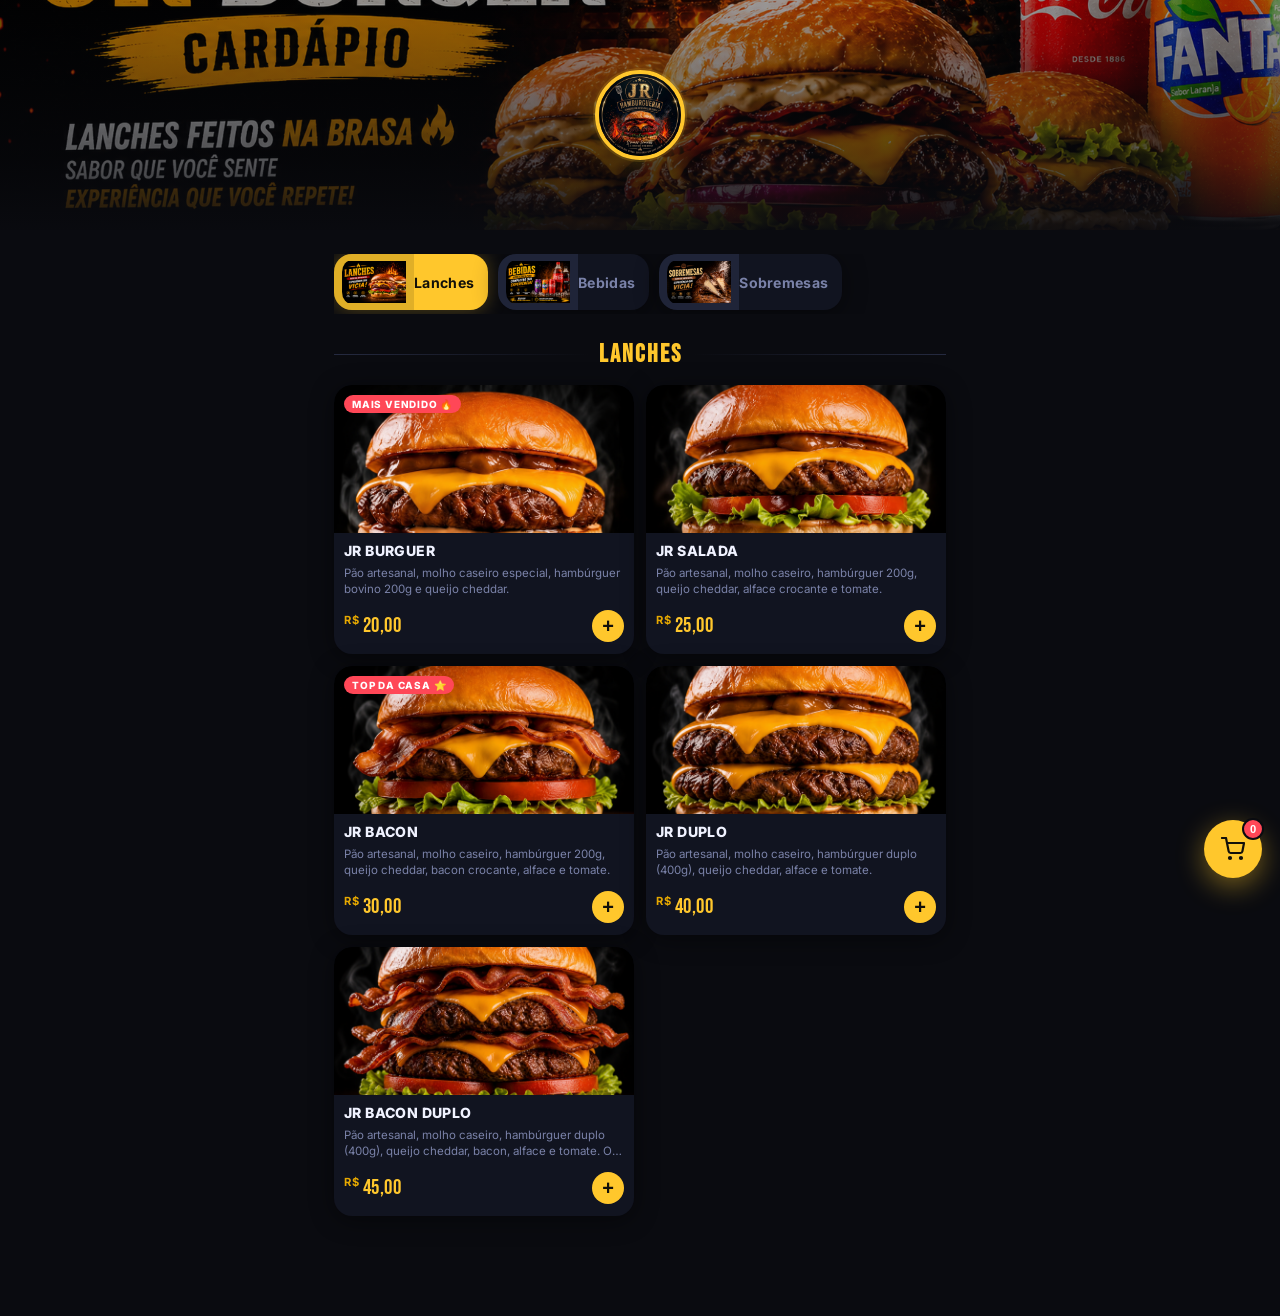
==== index.html @ 897ff6b5 "Add files via upload" ====
<!DOCTYPE html>
<html lang="pt-BR">
<head>
  <meta charset="UTF-8" />
  <meta name="viewport" content="width=device-width, initial-scale=1.0" />
  <title>JR Burguer — Cardápio</title>
  <link rel="stylesheet" href="style.css" />
  <link href="https://fonts.googleapis.com/css2?family=Bebas+Neue&family=Inter:wght@400;500;600;700;800;900&display=swap" rel="stylesheet" />
</head>
<body>

  <!-- ===== HERO / CAPA ===== -->
  <section class="hero">
    <img id="bannerImage" class="hero__bg" alt="Banner JR Burguer" />
    <div class="hero__overlay"></div>
    <div class="hero__profile">
      <img id="profileLogo" class="hero__logo" alt="Logo JR Burguer" />
    </div>
  </section>

  <!-- ===== APP SHELL ===== -->
  <main class="app">

    <!-- CATEGORIAS -->
    <nav class="cats" aria-label="Categorias">
      <button class="cat-btn active" data-category="burgers">
        <img src="categorias%20hamburgueres.png" alt="" />
        <span>Lanches</span>
      </button>
      <button class="cat-btn" data-category="drinks">
        <img src="categoria%20bebidas.png" alt="" />
        <span>Bebidas</span>
      </button>
      <button class="cat-btn" data-category="desserts">
        <img src="categoria%20sobremesa.png" alt="" />
        <span>Sobremesas</span>
      </button>
    </nav>

    <!-- SEÇÃO HAMBÚRGUERES -->
    <section id="burgersSection" class="menu-section">
      <h2 class="section-title">
        <span class="section-title__line"></span>
        Lanches
        <span class="section-title__line"></span>
      </h2>
      <div class="grid" id="burgersGrid"></div>
    </section>

    <!-- SEÇÃO BEBIDAS -->
    <section id="drinksSection" class="menu-section is-hidden">
      <h2 class="section-title">
        <span class="section-title__line"></span>
        Bebidas
        <span class="section-title__line"></span>
      </h2>
      <div class="drinks-list" id="drinksGrid"></div>
    </section>

    <!-- SEÇÃO SOBREMESAS -->
    <section id="dessertsSection" class="menu-section is-hidden">
      <h2 class="section-title">
        <span class="section-title__line"></span>
        Sobremesas
        <span class="section-title__line"></span>
      </h2>
      <div class="desserts-list" id="dessertsGrid"></div>
    </section>

  </main>

  <!-- ===== MODAL DO PRODUTO ===== -->
  <div class="modal-overlay" id="productModal" role="dialog" aria-modal="true">
    <div class="modal-backdrop" id="modalBackdrop"></div>

    <article class="modal">
      <!-- Handle de arraste -->
      <div class="modal__handle"></div>

      <!-- Fechar -->
      <button class="modal__close" id="modalClose" aria-label="Fechar">✕</button>

      <!-- Categoria (topo) -->
      <p class="modal__category" id="modalCategory"></p>

      <!-- Nome do produto -->
      <h3 class="modal__name" id="modalName"></h3>

      <!-- Scroll de produtos (carrossel) -->
      <div class="modal__carousel" id="modalCarousel">
        <!-- itens injetados via JS -->
      </div>
      <!-- Dots indicadores -->
      <div class="modal__dots" id="modalDots"></div>

      <!-- Preço -->
      <p class="modal__price" id="modalPrice"></p>

      <!-- Controle de quantidade -->
      <div class="modal__qty-row">
        <button class="modal__qty-btn" id="modalQtyMinus">−</button>
        <span class="modal__qty-val" id="modalQtyVal">1</span>
        <button class="modal__qty-btn" id="modalQtyPlus">+</button>
      </div>

      <!-- Botão adicionar -->
      <button class="modal__add-btn" id="modalAdd">
        <span id="modalAddLabel">Adicionar ao pedido</span>
        <span class="modal__add-total" id="modalAddTotal"></span>
      </button>
    </article>
  </div>

  <!-- ===== FAB CARRINHO ===== -->
  <button class="fab" id="cartFab" aria-label="Abrir carrinho">
    <svg width="24" height="24" viewBox="0 0 24 24" fill="none" stroke="currentColor" stroke-width="2.2" stroke-linecap="round" stroke-linejoin="round"><circle cx="9" cy="21" r="1"/><circle cx="20" cy="21" r="1"/><path d="M1 1h4l2.68 13.39a2 2 0 0 0 2 1.61h9.72a2 2 0 0 0 2-1.61L23 6H6"/></svg>
    <span class="fab__badge" id="cartBadge">0</span>
  </button>

  <!-- ===== PAINEL CARRINHO ===== -->
  <div class="cart-overlay" id="cartOverlay">
    <aside class="cart-panel">
      <div class="cart-panel__header">
        <div>
          <h4>Seu Pedido</h4>
          <p class="cart-panel__sub" id="cartItemCount">0 itens</p>
        </div>
        <button class="cart-panel__close" id="cartClose">✕</button>
      </div>

      <ul class="cart-list" id="cartList"></ul>

      <div class="cart-empty" id="cartEmpty">
        <span>🛒</span>
        <p>Seu carrinho está vazio</p>
        <small>Adicione itens do cardápio</small>
      </div>

      <div class="cart-panel__footer" id="cartFooter">
        <div class="cart-panel__total-row">
          <span>Subtotal</span>
          <strong id="cartTotal">R$ 0,00</strong>
        </div>
        <div class="cart-delivery-notice">
          🛵 Taxa de entrega a combinar com o atendente
        </div>
        <button class="btn-whatsapp" id="cartCheckout">
          <svg width="20" height="20" viewBox="0 0 24 24" fill="currentColor"><path d="M17.472 14.382c-.297-.149-1.758-.867-2.03-.967-.273-.099-.471-.148-.67.15-.197.297-.767.966-.94 1.164-.173.199-.347.223-.644.075-.297-.15-1.255-.463-2.39-1.475-.883-.788-1.48-1.761-1.653-2.059-.173-.297-.018-.458.13-.606.134-.133.298-.347.446-.52.149-.174.198-.298.298-.497.099-.198.05-.371-.025-.52-.075-.149-.669-1.612-.916-2.207-.242-.579-.487-.5-.669-.51-.173-.008-.371-.01-.57-.01-.198 0-.52.074-.792.372-.272.297-1.04 1.016-1.04 2.479 0 1.462 1.065 2.875 1.213 3.074.149.198 2.096 3.2 5.077 4.487.709.306 1.262.489 1.694.625.712.227 1.36.195 1.871.118.571-.085 1.758-.719 2.006-1.413.248-.694.248-1.289.173-1.413-.074-.124-.272-.198-.57-.347z"/><path d="M12 0C5.373 0 0 5.373 0 12c0 2.125.554 4.12 1.524 5.855L0 24l6.335-1.502A11.95 11.95 0 0 0 12 24c6.627 0 12-5.373 12-12S18.627 0 12 0zm0 21.818a9.818 9.818 0 0 1-5.006-1.37l-.36-.214-3.727.883.939-3.619-.235-.372A9.818 9.818 0 1 1 12 21.818z"/></svg>
          Finalizar no WhatsApp
        </button>
      </div>
    </aside>
  </div>

  <!-- ===== MODAL DE ENDEREÇO ===== -->
  <div class="addr-overlay" id="addrOverlay">
    <div class="addr-modal">
      <h3 class="addr-modal__title">📍 Endereço de Entrega</h3>
      <p class="addr-modal__sub">Informe seu endereço para finalizarmos o pedido</p>

      <div class="addr-field">
        <label for="addrName">Seu nome</label>
        <input type="text" id="addrName" placeholder="Ex: João Silva" autocomplete="name" />
      </div>
      <div class="addr-field">
        <label for="addrStreet">Rua e número</label>
        <input type="text" id="addrStreet" placeholder="Ex: Rua das Flores, 123" autocomplete="street-address" />
      </div>
      <div class="addr-field">
        <label for="addrNeighborhood">Bairro</label>
        <input type="text" id="addrNeighborhood" placeholder="Ex: Centro" />
      </div>
      <div class="addr-field">
        <label for="addrPayment">Forma de pagamento</label>
        <select id="addrPayment">
          <option value="">Selecione</option>
          <option value="pix">Pix</option>
          <option value="dinheiro">Dinheiro</option>
          <option value="cartao">Cartão</option>
        </select>
      </div>
      <div class="addr-field is-hidden" id="addrCashChangeField">
        <label for="addrCashChange">Troco para quanto? <span>(opcional)</span></label>
        <input type="text" id="addrCashChange" placeholder="Ex: 50,00" />
      </div>
      <div class="addr-field">
        <label for="addrRef">Ponto de referência <span>(opcional)</span></label>
        <input type="text" id="addrRef" placeholder="Ex: Próximo ao mercado X" />
      </div>

      <div class="addr-modal__actions">
        <button class="addr-btn addr-btn--cancel" id="addrCancel">Cancelar</button>
        <button class="addr-btn addr-btn--confirm" id="addrConfirm">
          <svg width="18" height="18" viewBox="0 0 24 24" fill="currentColor"><path d="M17.472 14.382c-.297-.149-1.758-.867-2.03-.967-.273-.099-.471-.148-.67.15-.197.297-.767.966-.94 1.164-.173.199-.347.223-.644.075-.297-.15-1.255-.463-2.39-1.475-.883-.788-1.48-1.761-1.653-2.059-.173-.297-.018-.458.13-.606.134-.133.298-.347.446-.52.149-.174.198-.298.298-.497.099-.198.05-.371-.025-.52-.075-.149-.669-1.612-.916-2.207-.242-.579-.487-.5-.669-.51-.173-.008-.371-.01-.57-.01-.198 0-.52.074-.792.372-.272.297-1.04 1.016-1.04 2.479 0 1.462 1.065 2.875 1.213 3.074.149.198 2.096 3.2 5.077 4.487.709.306 1.262.489 1.694.625.712.227 1.36.195 1.871.118.571-.085 1.758-.719 2.006-1.413.248-.694.248-1.289.173-1.413-.074-.124-.272-.198-.57-.347z"/><path d="M12 0C5.373 0 0 5.373 0 12c0 2.125.554 4.12 1.524 5.855L0 24l6.335-1.502A11.95 11.95 0 0 0 12 24c6.627 0 12-5.373 12-12S18.627 0 12 0zm0 21.818a9.818 9.818 0 0 1-5.006-1.37l-.36-.214-3.727.883.939-3.619-.235-.372A9.818 9.818 0 1 1 12 21.818z"/></svg>
          Enviar no WhatsApp
        </button>
      </div>
    </div>
  </div>

  <!-- ===== TOAST ===== -->
  <div class="toast" id="toast"></div>

  <script src="script.js"></script>
</body>
</html>
---- style.css ----
/* ================================================
   JR BURGUER — PREMIUM UI
   Dark · Amarelo · Mobile-first
   ================================================ */

/* ---------- RESET & TOKENS ---------- */
*, *::before, *::after {
  box-sizing: border-box;
  margin: 0;
  padding: 0;
  -webkit-tap-highlight-color: transparent;
}

:root {
  --bg:        #0a0b10;
  --surface:   #111420;
  --surface-2: #181c2e;
  --surface-3: #1f2438;
  --line:      #252a40;
  --text:      #f0f2ff;
  --muted:     #7a82a8;
  --gold:      #ffc72c;
  --gold-dark: #e6a800;
  --gold-glow: rgba(255,199,44,0.25);
  --red:       #ff4757;
  --green:     #25d366;
  --radius-sm: 12px;
  --radius:    18px;
  --radius-lg: 24px;
  --shadow-card: 0 4px 24px rgba(0,0,0,0.45);
  --shadow-gold: 0 0 20px rgba(255,199,44,0.3);
  --transition: 0.22s cubic-bezier(0.4,0,0.2,1);
}

html { scroll-behavior: smooth; }

body {
  background: var(--bg);
  color: var(--text);
  font-family: "Inter", sans-serif;
  font-size: 15px;
  min-height: 100vh;
  overflow-x: hidden;
}

/* ---------- HERO / CAPA ---------- */
.hero {
  position: relative;
  width: 100%;
  height: 230px;
  overflow: hidden;
}

.hero__bg {
  width: 100%;
  height: 100%;
  object-fit: cover;
  display: block;
  filter: brightness(0.72) saturate(1.1);
  transform: scale(1.02);
}

.hero__overlay {
  position: absolute;
  inset: 0;
  background: linear-gradient(
    to bottom,
    rgba(10,11,16,0.15) 0%,
    rgba(10,11,16,0.55) 70%,
    rgba(10,11,16,0.92) 100%
  );
}

.hero__profile {
  position: absolute;
  top: 50%;
  left: 50%;
  transform: translate(-50%, -50%);
  z-index: 10;
}

.hero__logo {
  width: 90px;
  height: 90px;
  border-radius: 50%;
  object-fit: cover;
  border: 4px solid var(--gold);
  box-shadow:
    0 0 0 2px rgba(255,199,44,0.15),
    0 0 28px rgba(255,199,44,0.35),
    0 8px 24px rgba(0,0,0,0.6);
  display: block;
}

/* ---------- APP SHELL ---------- */
.app {
  width: min(100%, 640px);
  margin: 0 auto;
  padding: 24px 14px 100px;
}

/* ---------- CATEGORIAS ---------- */
.cats {
  display: flex;
  gap: 10px;
  margin-bottom: 26px;
  overflow-x: auto;
  scroll-snap-type: x mandatory;
  -webkit-overflow-scrolling: touch;
  scrollbar-width: none;
  padding-bottom: 4px;
}

.cats::-webkit-scrollbar {
  display: none;
}

.cat-btn {
  display: flex;
  align-items: center;
  gap: 0;
  border: none;
  border-radius: var(--radius);
  scroll-snap-align: start;
  flex-shrink: 0;
  background: var(--surface);
  color: var(--muted);
  font-family: "Inter", sans-serif;
  font-size: 0.88rem;
  font-weight: 700;
  cursor: pointer;
  overflow: hidden;
  min-height: 56px;
  padding: 0 14px 0 0;
  transition: background var(--transition), color var(--transition), box-shadow var(--transition);
  box-shadow: var(--shadow-card);
}

.cat-btn img {
  width: 80px;
  height: 100%;
  min-height: 56px;
  object-fit: contain;
  object-position: center;
  background: var(--surface-3);
  border-radius: var(--radius) 0 0 var(--radius);
  padding: 6px 8px;
  flex-shrink: 0;
}

.cat-btn span {
  flex: 1;
  text-align: center;
  letter-spacing: 0.3px;
}

.cat-btn.active {
  background: var(--gold);
  color: #12100a;
  box-shadow: var(--shadow-gold);
}

.cat-btn.active img {
  background: rgba(0,0,0,0.12);
}

/* ---------- SECTION TITLE ---------- */
.section-title {
  display: flex;
  align-items: center;
  gap: 10px;
  font-family: "Bebas Neue", sans-serif;
  font-size: 1.55rem;
  letter-spacing: 2px;
  color: var(--gold);
  margin-bottom: 16px;
}

.section-title__line {
  flex: 1;
  height: 1px;
  background: linear-gradient(to right, transparent, var(--line));
}

.section-title__line:first-child {
  background: linear-gradient(to left, transparent, var(--line));
}

.menu-section.is-hidden { display: none; }

/* ---------- GRID HAMBÚRGUERES ---------- */
.grid {
  display: grid;
  grid-template-columns: repeat(2, 1fr);
  gap: 12px;
}

/* ---------- CARD PRODUTO ---------- */
.product-card {
  border-radius: var(--radius);
  overflow: hidden;
  background: var(--surface);
  cursor: pointer;
  box-shadow: var(--shadow-card);
  transition: transform var(--transition), box-shadow var(--transition);
  position: relative;
  display: flex;
  flex-direction: column;
}

.product-card:active {
  transform: scale(0.97);
}

@media (hover: hover) {
  .product-card:hover {
    transform: translateY(-4px);
    box-shadow: 0 12px 36px rgba(0,0,0,0.55), var(--shadow-gold);
  }
}

.product-card__img {
  width: 100%;
  height: 148px;
  object-fit: cover;
  display: block;
  transition: transform 0.4s ease;
}

.product-card:hover .product-card__img {
  transform: scale(1.04);
}

/* Badge mais vendido */
.product-card__badge {
  position: absolute;
  top: 10px;
  left: 10px;
  background: var(--red);
  color: #fff;
  font-size: 0.62rem;
  font-weight: 800;
  letter-spacing: 0.8px;
  text-transform: uppercase;
  padding: 3px 8px;
  border-radius: 999px;
}

.product-card__body {
  padding: 10px 10px 12px;
  display: flex;
  flex-direction: column;
  flex: 1;
  gap: 5px;
}

.product-card__name {
  font-size: 0.88rem;
  font-weight: 800;
  line-height: 1.2;
  color: var(--text);
  text-transform: uppercase;
  letter-spacing: 0.4px;
}

.product-card__desc {
  font-size: 0.72rem;
  color: var(--muted);
  line-height: 1.4;
  flex: 1;
  display: -webkit-box;
  -webkit-line-clamp: 2;
  line-clamp: 2;
  -webkit-box-orient: vertical;
  overflow: hidden;
}

.product-card__footer {
  display: flex;
  align-items: center;
  justify-content: space-between;
  margin-top: 8px;
  gap: 6px;
}

.product-card__price {
  font-family: "Bebas Neue", sans-serif;
  font-size: 1.3rem;
  color: var(--gold);
  letter-spacing: 0.5px;
  line-height: 1;
}

.product-card__price small {
  font-family: "Inter", sans-serif;
  font-size: 0.7rem;
  font-weight: 700;
  vertical-align: super;
  color: var(--gold-dark);
}

.btn-card {
  width: 32px;
  height: 32px;
  border-radius: 50%;
  border: none;
  background: var(--gold);
  color: #12100a;
  font-size: 1.25rem;
  font-weight: 900;
  cursor: pointer;
  display: grid;
  place-items: center;
  flex-shrink: 0;
  transition: background var(--transition), transform var(--transition);
  line-height: 1;
}

.btn-card:active {
  transform: scale(0.9);
}

.btn-card.added {
  background: var(--green);
}

/* ---------- LISTA BEBIDAS ---------- */
.drinks-list {
  display: grid;
  gap: 10px;
}

.drink-card {
  display: flex;
  align-items: center;
  gap: 12px;
  padding: 10px 12px 10px 10px;
  border-radius: var(--radius);
  background: var(--surface);
  cursor: pointer;
  box-shadow: var(--shadow-card);
  transition: transform var(--transition), box-shadow var(--transition);
}

.drink-card:active {
  transform: scale(0.98);
}

@media (hover: hover) {
  .drink-card:hover {
    transform: translateY(-3px);
    box-shadow: 0 10px 28px rgba(0,0,0,0.5);
  }
}

.drink-card__img {
  width: 70px;
  height: 70px;
  border-radius: var(--radius-sm);
  object-fit: cover;
  flex-shrink: 0;
  background: var(--surface-3);
}

.drink-card__info {
  flex: 1;
  min-width: 0;
}

.drink-card__name {
  font-size: 0.88rem;
  font-weight: 700;
  margin-bottom: 6px;
  color: var(--text);
}

.drink-card__price {
  display: inline-flex;
  align-items: center;
  background: var(--gold);
  color: #12100a;
  font-size: 0.8rem;
  font-weight: 800;
  border-radius: 999px;
  padding: 3px 10px;
}

.drink-card .btn-card {
  flex-shrink: 0;
}

/* ---------- LISTA SOBREMESAS ---------- */
.desserts-list {
  display: grid;
  grid-template-columns: repeat(auto-fill, minmax(220px, 1fr));
  gap: 16px;
}

.dessert-card {
  display: flex;
  flex-direction: column;
  border-radius: var(--radius);
  background: var(--surface);
  box-shadow: var(--shadow-card);
  overflow: hidden;
  transition: transform var(--transition), box-shadow var(--transition);
}

.dessert-card:active {
  transform: scale(0.98);
}

@media (hover: hover) {
  .dessert-card:hover {
    transform: translateY(-3px);
    box-shadow: 0 10px 28px rgba(0,0,0,0.5);
  }
}

.dessert-card__img {
  width: 100%;
  height: 180px;
  object-fit: contain;
  object-position: center;
  background: var(--surface-3);
  padding: 16px;
}

.dessert-card__body {
  display: flex;
  flex-direction: column;
  flex: 1;
  padding: 12px 14px 14px;
  gap: 6px;
}

.dessert-card__name {
  font-size: 0.92rem;
  font-weight: 800;
  color: var(--text);
  line-height: 1.3;
}

.dessert-card__desc {
  font-size: 0.76rem;
  color: var(--muted);
  line-height: 1.45;
  flex: 1;
}

.dessert-card__price {
  display: inline-flex;
  align-self: flex-start;
  align-items: center;
  background: var(--gold);
  color: #12100a;
  font-size: 0.82rem;
  font-weight: 800;
  border-radius: 999px;
  padding: 4px 12px;
  margin-top: 2px;
}

.dessert-card__check {
  display: flex;
  align-items: center;
  justify-content: center;
  gap: 6px;
  border: none;
  border-radius: 0 0 var(--radius) var(--radius);
  background: var(--green);
  color: #fff;
  font-family: "Inter", sans-serif;
  font-size: 0.85rem;
  font-weight: 800;
  padding: 14px 16px;
  cursor: pointer;
  width: 100%;
  transition: background var(--transition), transform var(--transition), box-shadow var(--transition);
  box-shadow: 0 -2px 8px rgba(37,211,102,0.15);
}

.dessert-card__check::before {
  content: "💬";
  font-size: 0.9rem;
}

.dessert-card__check:active {
  transform: scale(0.98);
  background: #1a9e5a;
}

/* ---------- MODAL ---------- */
.modal-overlay {
  position: fixed;
  inset: 0;
  z-index: 50;
  display: flex;
  align-items: center;
  justify-content: center;
  opacity: 0;
  pointer-events: none;
  transition: opacity 0.28s ease;
}

.modal-overlay.open {
  opacity: 1;
  pointer-events: auto;
}

.modal-backdrop {
  position: absolute;
  inset: 0;
  background: rgba(7, 8, 14, 0.82);
  backdrop-filter: blur(8px);
  -webkit-backdrop-filter: blur(8px);
}

.modal {
  position: relative;
  z-index: 2;
  width: min(92vw, 420px);
  background: var(--surface-2);
  border-radius: 28px;
  padding: 28px 22px 26px;
  display: flex;
  flex-direction: column;
  align-items: center;
  gap: 0;
  text-align: center;
  transform: scale(0.88) translateY(20px);
  transition: transform 0.32s cubic-bezier(0.34, 1.15, 0.64, 1);
  box-shadow: 0 32px 80px rgba(0,0,0,0.7), 0 0 0 1px var(--line);
}

.modal-overlay.open .modal {
  transform: scale(1) translateY(0);
}

.modal__handle {
  width: 40px;
  height: 4px;
  border-radius: 999px;
  background: var(--line);
  margin-bottom: 16px;
}

.modal__close {
  position: absolute;
  top: 14px;
  right: 14px;
  width: 32px;
  height: 32px;
  border-radius: 50%;
  border: none;
  background: var(--surface-3);
  color: var(--muted);
  font-size: 0.85rem;
  cursor: pointer;
  display: grid;
  place-items: center;
  transition: background var(--transition), color var(--transition);
}

.modal__close:hover {
  background: var(--red);
  color: #fff;
}

/* Categoria */
.modal__category {
  font-size: 0.7rem;
  font-weight: 800;
  letter-spacing: 2px;
  text-transform: uppercase;
  color: var(--gold);
  margin-bottom: 6px;
}

/* Nome */
.modal__name {
  font-family: "Bebas Neue", sans-serif;
  font-size: 1.9rem;
  letter-spacing: 2px;
  color: var(--text);
  line-height: 1;
  margin-bottom: 18px;
  padding: 0 28px;
}

/* Carrossel de produtos */
.modal__carousel {
  width: 100%;
  overflow-x: auto;
  scroll-snap-type: x mandatory;
  scroll-behavior: smooth;
  display: flex;
  gap: 12px;
  padding: 4px 2px 8px;
  scrollbar-width: none;
  -ms-overflow-style: none;
}

.modal__carousel::-webkit-scrollbar {
  display: none;
}

.modal__slide {
  scroll-snap-align: center;
  flex-shrink: 0;
  width: 100%;
  aspect-ratio: 1 / 1;
  border-radius: 20px;
  overflow: hidden;
  cursor: pointer;
  position: relative;
}

.modal__slide img {
  width: 100%;
  height: 100%;
  object-fit: cover;
  display: block;
  transition: transform 0.4s ease;
}

.modal__slide.active img {
  transform: scale(1.03);
}

/* Dots */
.modal__dots {
  display: flex;
  gap: 6px;
  justify-content: center;
  margin-top: 10px;
  margin-bottom: 16px;
}

.modal__dot {
  width: 7px;
  height: 7px;
  border-radius: 50%;
  background: var(--line);
  transition: background 0.2s ease, transform 0.2s ease;
  cursor: pointer;
}

.modal__dot.active {
  background: var(--gold);
  transform: scale(1.35);
}

/* Preço */
.modal__price {
  font-family: "Bebas Neue", sans-serif;
  font-size: 2.4rem;
  color: var(--gold);
  letter-spacing: 1.5px;
  line-height: 1;
  margin-bottom: 18px;
}

/* Quantidade */
.modal__qty-row {
  display: flex;
  align-items: center;
  gap: 0;
  background: var(--surface-3);
  border-radius: 999px;
  padding: 4px;
  margin-bottom: 20px;
}

.modal__qty-btn {
  width: 44px;
  height: 44px;
  border-radius: 50%;
  border: none;
  background: var(--gold);
  color: #12100a;
  font-size: 1.4rem;
  font-weight: 900;
  cursor: pointer;
  display: grid;
  place-items: center;
  line-height: 1;
  transition: background var(--transition), transform var(--transition);
  flex-shrink: 0;
}

.modal__qty-btn:active {
  transform: scale(0.88);
}

.modal__qty-val {
  min-width: 56px;
  text-align: center;
  font-size: 1.25rem;
  font-weight: 800;
}

/* Botão adicionar */
.modal__add-btn {
  display: flex;
  align-items: center;
  justify-content: space-between;
  width: 100%;
  border: none;
  border-radius: var(--radius);
  background: var(--gold);
  color: #12100a;
  font-family: "Inter", sans-serif;
  font-size: 0.95rem;
  font-weight: 800;
  padding: 15px 18px;
  cursor: pointer;
  transition: background var(--transition), box-shadow var(--transition), transform var(--transition);
  box-shadow: 0 6px 22px rgba(255,199,44,0.35);
  letter-spacing: 0.3px;
}

.modal__add-btn:hover {
  background: #ffd44d;
  box-shadow: 0 8px 30px rgba(255,199,44,0.5);
}

.modal__add-btn:active {
  transform: scale(0.97);
}

.modal__add-btn.added {
  background: var(--green);
  box-shadow: 0 6px 20px rgba(37,211,102,0.3);
  color: #fff;
}

.modal__add-total {
  font-size: 0.95rem;
  font-weight: 900;
  opacity: 0.85;
}

/* qty-btn reutilizado no carrinho */
.qty-btn {
  width: 28px;
  height: 28px;
  border-radius: 50%;
  border: none;
  background: var(--gold);
  color: #12100a;
  font-size: 1rem;
  font-weight: 900;
  cursor: pointer;
  display: grid;
  place-items: center;
  transition: background var(--transition), transform var(--transition);
  line-height: 1;
  flex-shrink: 0;
}

.qty-btn:active {
  transform: scale(0.88);
}

.qty-val {
  min-width: 28px;
  text-align: center;
  font-size: 1rem;
  font-weight: 800;
}

.btn-primary {
  display: flex;
  align-items: center;
  justify-content: space-between;
  width: 100%;
  border: none;
  border-radius: var(--radius);
  background: var(--gold);
  color: #12100a;
  font-family: "Inter", sans-serif;
  font-size: 0.96rem;
  font-weight: 800;
  padding: 14px 18px;
  cursor: pointer;
  transition: background var(--transition), box-shadow var(--transition), transform var(--transition);
  box-shadow: 0 6px 20px rgba(255,199,44,0.3);
  letter-spacing: 0.3px;
}

.btn-primary:active { transform: scale(0.97); }

.btn-primary.added {
  background: var(--green);
  color: #fff;
}

/* ---------- FAB CARRINHO ---------- */
.fab {
  position: fixed;
  right: 18px;
  bottom: 22px;
  z-index: 40;
  width: 58px;
  height: 58px;
  border: none;
  border-radius: 50%;
  background: var(--gold);
  color: #12100a;
  cursor: pointer;
  display: grid;
  place-items: center;
  box-shadow: 0 8px 28px rgba(255,199,44,0.45);
  transition: transform var(--transition), box-shadow var(--transition);
}

.fab:active {
  transform: scale(0.92);
}

@media (hover: hover) {
  .fab:hover {
    transform: translateY(-2px);
    box-shadow: 0 12px 32px rgba(255,199,44,0.55);
  }
}

.fab__badge {
  position: absolute;
  top: -2px;
  right: -2px;
  min-width: 22px;
  height: 22px;
  border-radius: 999px;
  background: var(--red);
  color: #fff;
  font-size: 0.7rem;
  font-weight: 900;
  display: grid;
  place-items: center;
  padding: 0 4px;
  border: 2px solid var(--bg);
  transition: transform 0.2s ease;
}

.fab__badge.bump {
  animation: badge-bump 0.3s ease;
}

@keyframes badge-bump {
  0%   { transform: scale(1); }
  45%  { transform: scale(1.5); }
  100% { transform: scale(1); }
}

/* ---------- PAINEL CARRINHO ---------- */
.cart-overlay {
  position: fixed;
  inset: 0;
  background: rgba(7,8,14,0.72);
  backdrop-filter: blur(4px);
  -webkit-backdrop-filter: blur(4px);
  z-index: 60;
  opacity: 0;
  pointer-events: none;
  transition: opacity 0.25s ease;
  display: flex;
  justify-content: flex-end;
}

.cart-overlay.open {
  opacity: 1;
  pointer-events: auto;
}

.cart-panel {
  width: min(100%, 400px);
  height: 100%;
  background: var(--surface-2);
  border-left: 1px solid var(--line);
  display: flex;
  flex-direction: column;
  transform: translateX(100%);
  transition: transform 0.3s cubic-bezier(0.4,0,0.2,1);
}

.cart-overlay.open .cart-panel {
  transform: translateX(0);
}

.cart-panel__header {
  padding: 20px 18px 16px;
  border-bottom: 1px solid var(--line);
  display: flex;
  align-items: flex-start;
  justify-content: space-between;
}

.cart-panel__header h4 {
  font-family: "Bebas Neue", sans-serif;
  font-size: 1.5rem;
  letter-spacing: 1.5px;
  color: var(--gold);
}

.cart-panel__sub {
  font-size: 0.78rem;
  color: var(--muted);
  margin-top: 2px;
}

.cart-panel__close {
  width: 34px;
  height: 34px;
  border-radius: 50%;
  border: none;
  background: var(--surface-3);
  color: var(--text);
  cursor: pointer;
  display: grid;
  place-items: center;
  font-size: 0.85rem;
  transition: background var(--transition);
}

.cart-panel__close:hover {
  background: var(--red);
}

.cart-list {
  list-style: none;
  padding: 14px 14px 0;
  display: flex;
  flex-direction: column;
  gap: 10px;
  overflow-y: auto;
  flex: 1;
  scrollbar-width: thin;
  scrollbar-color: var(--line) transparent;
}

.cart-item {
  background: var(--surface);
  border-radius: var(--radius);
  padding: 10px;
  display: flex;
  gap: 10px;
  animation: slide-in 0.22s ease;
}

@keyframes slide-in {
  from { opacity: 0; transform: translateX(16px); }
  to   { opacity: 1; transform: translateX(0); }
}

.cart-item__img {
  width: 60px;
  height: 60px;
  border-radius: var(--radius-sm);
  object-fit: cover;
  flex-shrink: 0;
  background: var(--surface-3);
}

.cart-item__info {
  flex: 1;
  min-width: 0;
}

.cart-item__name {
  font-size: 0.84rem;
  font-weight: 700;
  color: var(--text);
  margin-bottom: 3px;
  white-space: nowrap;
  overflow: hidden;
  text-overflow: ellipsis;
}

.cart-item__price {
  font-size: 0.76rem;
  color: var(--muted);
  margin-bottom: 7px;
}

.cart-item__controls {
  display: flex;
  align-items: center;
  gap: 6px;
}

.cart-item__controls .qty-btn {
  width: 26px;
  height: 26px;
  font-size: 0.95rem;
}

.cart-item__controls span {
  min-width: 22px;
  text-align: center;
  font-size: 0.88rem;
  font-weight: 700;
}

.cart-empty {
  display: flex;
  flex-direction: column;
  align-items: center;
  justify-content: center;
  gap: 8px;
  padding: 40px 20px;
  color: var(--muted);
  text-align: center;
}

.cart-empty span {
  font-size: 2.8rem;
  opacity: 0.4;
  display: block;
}

.cart-empty p {
  font-weight: 700;
  font-size: 1rem;
}

.cart-empty small {
  font-size: 0.8rem;
  opacity: 0.7;
}

.cart-panel__footer {
  padding: 14px 16px 22px;
  border-top: 1px solid var(--line);
  display: flex;
  flex-direction: column;
  gap: 12px;
}

.cart-panel__total-row {
  display: flex;
  justify-content: space-between;
  align-items: center;
  font-size: 0.9rem;
  color: var(--muted);
}

.cart-panel__total-row strong {
  font-family: "Bebas Neue", sans-serif;
  font-size: 1.8rem;
  color: var(--gold);
  letter-spacing: 1px;
}

.cart-delivery-notice {
  font-size: 0.78rem;
  color: var(--muted);
  background: rgba(255, 255, 255, 0.04);
  border: 1px dashed rgba(255, 255, 255, 0.12);
  border-radius: 8px;
  padding: 8px 12px;
  text-align: center;
  margin-top: 4px;
}

.btn-whatsapp {
  display: flex;
  align-items: center;
  justify-content: center;
  gap: 10px;
  width: 100%;
  border: none;
  border-radius: var(--radius);
  background: var(--green);
  color: #fff;
  font-family: "Inter", sans-serif;
  font-size: 0.95rem;
  font-weight: 800;
  padding: 15px 18px;
  cursor: pointer;
  transition: background var(--transition), transform var(--transition), box-shadow var(--transition);
  box-shadow: 0 6px 20px rgba(37,211,102,0.3);
}

.btn-whatsapp:hover {
  background: #1eb855;
  box-shadow: 0 8px 28px rgba(37,211,102,0.45);
}

.btn-whatsapp:active {
  transform: scale(0.97);
}

/* ---------- TOAST ---------- */
.toast {
  position: fixed;
  bottom: 90px;
  left: 50%;
  transform: translateX(-50%) translateY(20px);
  background: var(--surface-2);
  color: var(--text);
  border: 1px solid var(--line);
  border-radius: 999px;
  padding: 11px 20px;
  font-size: 0.83rem;
  font-weight: 600;
  z-index: 99;
  opacity: 0;
  pointer-events: none;
  transition: opacity 0.22s ease, transform 0.22s ease;
  white-space: nowrap;
  box-shadow: 0 8px 28px rgba(0,0,0,0.5);
}

.toast.show {
  opacity: 1;
  transform: translateX(-50%) translateY(0);
}

/* ======================================================
   MODAL DE ENDEREÇO
====================================================== */
.addr-overlay {
  position: fixed;
  inset: 0;
  background: rgba(0, 0, 0, 0.75);
  backdrop-filter: blur(6px);
  -webkit-backdrop-filter: blur(6px);
  z-index: 200;
  display: flex;
  align-items: center;
  justify-content: center;
  padding: 20px;
  opacity: 0;
  pointer-events: none;
  transition: opacity 0.25s ease;
}

.addr-overlay.open {
  opacity: 1;
  pointer-events: all;
}

.addr-modal {
  background: var(--surface);
  border-radius: 20px;
  padding: 28px 24px 24px;
  width: 100%;
  max-width: 420px;
  display: flex;
  flex-direction: column;
  gap: 16px;
  transform: translateY(30px) scale(0.97);
  transition: transform 0.28s cubic-bezier(0.34, 1.56, 0.64, 1);
  box-shadow: 0 20px 60px rgba(0,0,0,0.5);
}

.addr-overlay.open .addr-modal {
  transform: translateY(0) scale(1);
}

.addr-modal__title {
  font-family: "Bebas Neue", sans-serif;
  font-size: 1.6rem;
  color: var(--gold);
  letter-spacing: 1px;
  margin: 0;
}

.addr-modal__sub {
  font-size: 0.83rem;
  color: var(--muted);
  margin: -8px 0 0;
}

.addr-field {
  display: flex;
  flex-direction: column;
  gap: 6px;
}

.addr-field.is-hidden {
  display: none;
}

.addr-field label {
  font-size: 0.78rem;
  font-weight: 600;
  color: var(--muted);
  text-transform: uppercase;
  letter-spacing: 0.5px;
}

.addr-field label span {
  font-weight: 400;
  text-transform: none;
  color: var(--muted);
  opacity: 0.6;
}

.addr-field input {
  background: var(--surface-2, #2a2a2a);
  border: 1.5px solid var(--line, #333);
  border-radius: 10px;
  padding: 11px 14px;
  font-size: 0.93rem;
  color: var(--text);
  outline: none;
  transition: border-color 0.2s;
  font-family: "Inter", sans-serif;
}

.addr-field select {
  appearance: none;
  background: var(--surface-2, #2a2a2a);
  border: 1.5px solid var(--line, #333);
  border-radius: 10px;
  padding: 11px 14px;
  font-size: 0.93rem;
  color: var(--text);
  outline: none;
  transition: border-color 0.2s;
  font-family: "Inter", sans-serif;
}

.addr-field input:focus {
  border-color: var(--gold);
}

.addr-field select:focus {
  border-color: var(--gold);
}

.addr-field input::placeholder {
  color: var(--muted);
  opacity: 0.5;
}

.addr-modal__actions {
  display: flex;
  gap: 10px;
  margin-top: 4px;
}

.addr-btn {
  flex: 1;
  padding: 13px 10px;
  border-radius: 12px;
  font-size: 0.9rem;
  font-weight: 700;
  border: none;
  cursor: pointer;
  transition: opacity 0.2s, transform 0.15s;
}

.addr-btn:active { transform: scale(0.97); }

.addr-btn--cancel {
  background: var(--surface-2, #2a2a2a);
  color: var(--muted);
}

.addr-btn--confirm {
  background: #25D366;
  color: #fff;
  display: flex;
  align-items: center;
  justify-content: center;
  gap: 8px;
  flex: 2;
}

.addr-btn--confirm:hover { opacity: 0.9; }

/* ---------- RESPONSIVE ---------- */
@media (max-width: 430px) {
  .hero { height: 190px; }
  .hero__logo { width: 80px; height: 80px; }
  .app { padding-top: 24px; }
  .product-card__img { height: 130px; }
  .modal__img-wrap { height: 210px; }
  .cart-panel { width: 100%; }
  .grid { gap: 10px; }
}
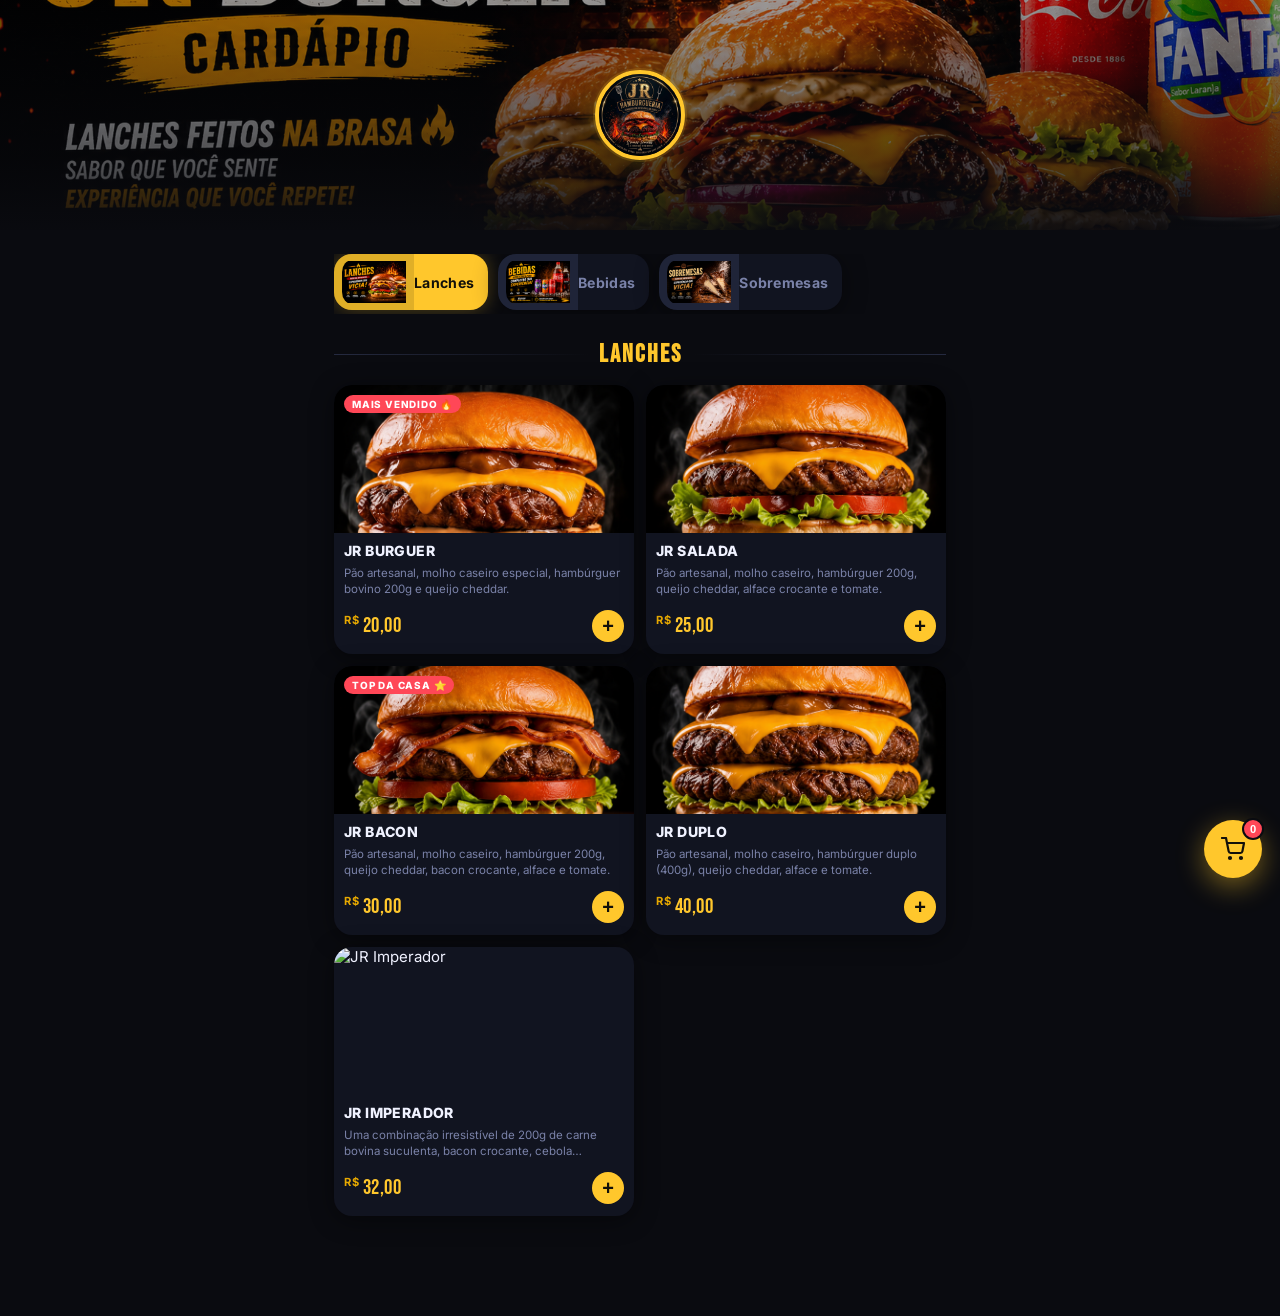
==== commit edb077e4: "Update index.html IMPERADOR" ====
--- a/index.html
+++ b/index.html
@@ -95,6 +95,12 @@
 
       <!-- Preço -->
       <p class="modal__price" id="modalPrice"></p>
+
+      <!-- Adicionais (hambúrgueres) -->
+      <div class="modal__extras is-hidden" id="modalExtras">
+        <p class="modal__extras-title">Adicionais</p>
+        <div class="modal__extras-list" id="modalExtrasList"></div>
+      </div>
 
       <!-- Controle de quantidade -->
       <div class="modal__qty-row">
